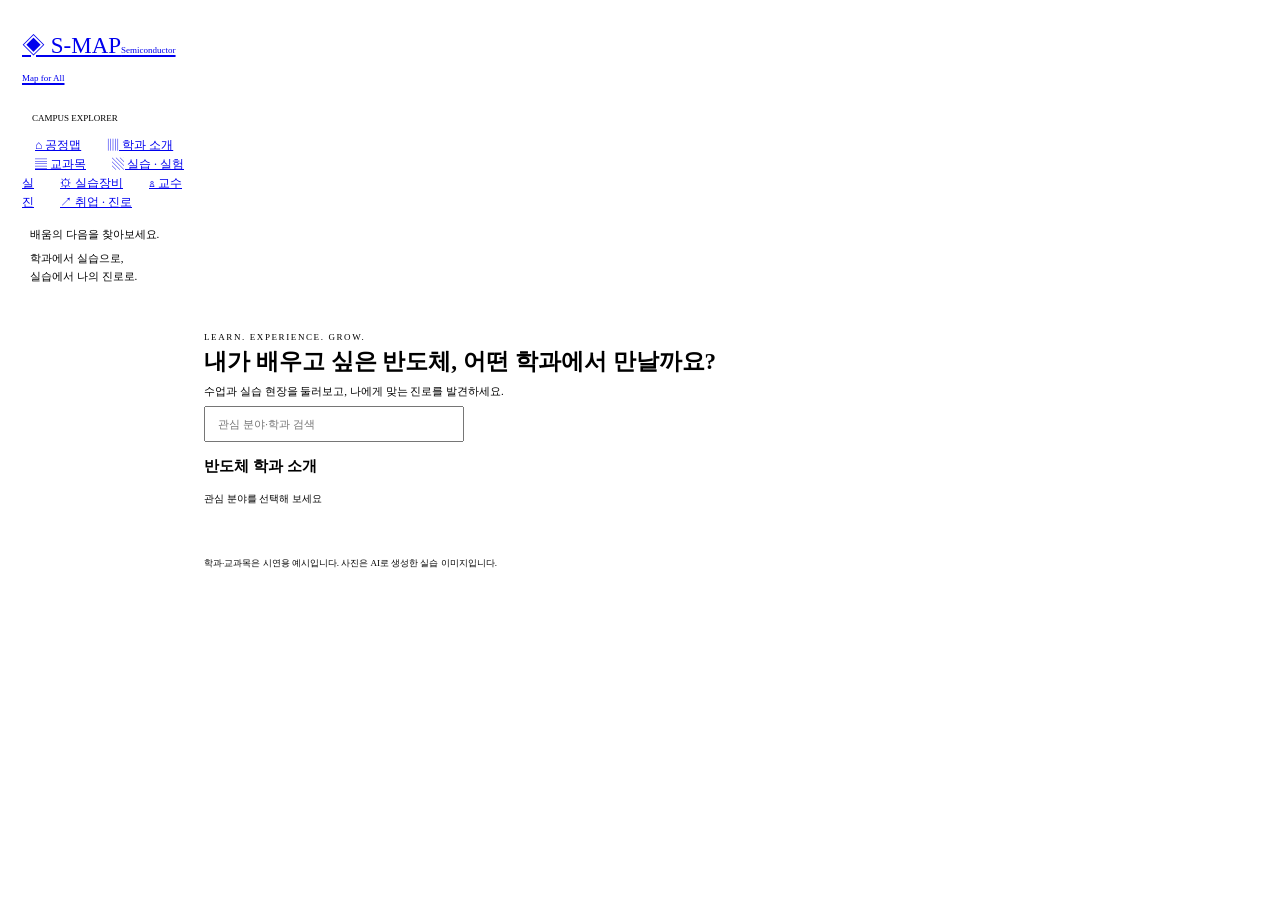
==== campus.html @ 2097c0d5 "한 화면에 맞춤, 공정맵, 학과소개 한 화면에 맞춤, 공정맵, 학과소개" ====
<!doctype html>
<html lang="ko"><head><meta charset="utf-8"><meta name="viewport" content="width=device-width, initial-scale=1"><title>S-MAP | 학과 소개</title><link rel="stylesheet" href="campus.css"><link rel="stylesheet" href="campus-compact.css"></head>
<body><aside class="campus-sidebar"><a class="brand" href="/">◈ S-MAP<small>Semiconductor Map for All</small></a><p class="nav-label">CAMPUS EXPLORER</p><nav><a href="/">⌂ 공정맵</a><a href="campus.html" class="selected">▥ 학과 소개</a><a href="#detail" data-section="1">▤ 교과목</a><a href="#detail" data-section="2">▧ 실습 · 실험실</a><a href="#detail" data-section="3">⚙ 실습장비</a><a href="#detail" data-section="4">♙ 교수진</a><a href="#detail" data-section="5">↗ 취업 · 진로</a></nav><div class="sidebar-bottom">배움의 다음을 찾아보세요.<p>학과에서 실습으로,<br>실습에서 나의 진로로.</p></div></aside><div class="campus-main"><header><div><strong>S-MAP</strong><small>배우고, 경험하고, 진로를 탐색하는 캠퍼스</small></div><a href="/">← 공정맵으로 돌아가기</a></header>
<main class="wrap"><section class="intro"><div><p class="eyebrow">LEARN. EXPERIENCE. GROW.</p><h1>내가 배우고 싶은 반도체,<br><span>어떤 학과에서 만날까요?</span></h1><p>수업과 실습 현장을 둘러보고, 나에게 맞는 진로를 발견하세요.</p></div><input id="departmentSearch" type="search" aria-label="학과 검색" placeholder="관심 분야·학과 검색"></section>
<div class="section-heading"><h2>반도체 학과 소개</h2><span>관심 분야를 선택해 보세요</span></div>
<section class="departments" id="departments" aria-label="학과 목록"></section><section class="detail" id="detail" aria-label="선택한 학과 상세"></section><p class="note">학과·교과목은 시연용 예시입니다. 사진은 AI로 생성한 실습 이미지입니다.</p></main><footer>S-MAP · 학과에서 실습과 진로까지 이어지는 탐색</footer></div><script src="campus-page.js"></script></body></html>
---- campus-compact.css ----
@media(min-width:1101px){
 .campus-sidebar{width:172px;padding:22px 14px}.brand{font-size:23px}.brand small{font-size:9px;margin-top:7px}.nav-label{margin:26px 10px 12px;font-size:9px}.campus-sidebar nav{gap:5px}.campus-sidebar nav a{padding:10px 13px;font-size:12px}.sidebar-bottom{padding:16px 8px 0;font-size:11px}.sidebar-bottom p{margin:8px 0;line-height:1.6}
 .campus-main{margin-left:172px}header{padding:10px 24px}header strong{font-size:20px}header small{font-size:9px;margin-top:3px}header a{font-size:10px}.wrap{padding:17px 24px 9px}
 .intro{padding-bottom:3px;gap:20px}.eyebrow{font-size:9px;margin:0 0 5px;letter-spacing:1.6px}h1{font-size:23px;line-height:1.3;margin:0 0 6px}.intro p:not(.eyebrow){font-size:11px;margin:6px 0;line-height:1.5}.intro input{width:260px;padding:10px 12px;font-size:11px}
 .section-heading{margin:9px 0}.section-heading h2{font-size:15px}.section-heading span{font-size:10px}.departments{gap:9px;margin:9px 0 13px}.department{min-height:85px;padding:11px 8px;border-radius:9px}.department span{width:30px;height:30px;font-size:18px;margin:0 auto 6px}.department b{font-size:12px}.department small{font-size:9px;margin-top:3px}
 .detail{padding:15px 18px;border-radius:12px}.detail h2{font-size:17px}.detail-head p{font-size:10px;margin:4px 0 0}.badge{font-size:9px;padding:5px 9px}.tabs{margin:10px 0;gap:5px;padding-bottom:9px}.tabs button{min-height:32px;padding:7px 12px;font-size:10px;border-radius:6px}
 .subheading{margin:12px 0 8px}.subheading h3{font-size:13px}.subheading button{font-size:10px;padding:3px 5px}.photo-grid{gap:10px 12px}.photo{height:108px;border-radius:7px}.photo-card h3{font-size:11px;margin:6px 0 2px}.photo-card p{font-size:9px;line-height:1.4}.course-row{gap:10px}.course-item{padding:7px 9px;gap:9px}.course-thumb{width:47px;height:37px}.course-item b{font-size:10px}.course-item small{font-size:9px;margin-top:3px}.story-row{gap:10px}.story{height:68px}.story b{font-size:10px;padding:20px 9px 8px}
 .related{margin-top:10px;gap:12px}.related button{padding:6px 10px;font-size:10px}.related a{font-size:10px}.wrap>.note{font-size:9px;margin:8px 0 0;line-height:1.4}footer{padding:8px 24px;font-size:9px}.card{padding:14px}.card h3{font-size:13px}.card p{font-size:11px}
}
@media(min-width:1101px) and (max-height:820px){
 header{padding:7px 20px}header strong{font-size:18px}header small{font-size:8px}.wrap{padding:10px 20px 6px}.intro .eyebrow{display:none}h1{font-size:20px;line-height:1.25;margin-bottom:4px}.intro p:not(.eyebrow){font-size:10px;margin:4px 0}.intro input{padding:8px 10px;font-size:10px}.section-heading{margin:7px 0}.section-heading h2{font-size:14px}.departments{margin:7px 0 10px;gap:8px}.department{min-height:72px;padding:8px}.department span{width:25px;height:25px;font-size:16px;margin-bottom:4px}.department b{font-size:11px}.department small{font-size:8px;margin-top:2px}.detail{padding:11px 14px}.detail h2{font-size:15px}.detail-head p{font-size:9px;margin-top:3px}.tabs{margin:7px 0;padding-bottom:7px}.tabs button{min-height:29px;font-size:9px;padding:6px 10px}.subheading{margin:8px 0 6px}.subheading h3{font-size:12px}.photo-grid{gap:8px 10px}.photo{height:86px}.photo-card h3{font-size:10px;margin:4px 0 2px}.photo-card p{font-size:9px;line-height:1.3}.course-item{padding:5px 7px}.course-thumb{width:40px;height:30px}.course-item b{font-size:10px}.course-item small{font-size:8px;margin-top:2px}.story{height:52px}.story b{font-size:9px;padding:17px 8px 7px}.related{margin-top:7px}.related button{font-size:9px;padding:5px 9px}.wrap>.note{font-size:8px;margin:5px 0 0}footer{padding:6px 20px;font-size:8px}
}
@media(min-width:1101px){.campus-main>header{display:none}.intro h1 br{display:none}.intro h1 span{margin-left:6px}.detail:has([data-go]) .related{display:none}.campus-main>footer{display:none}} @media(min-width:1101px) and (max-height:820px){.photo{height:98px}}
@media(min-width:1101px){.photo-grid .p0{background-position:0% 21%}.photo-grid .p1{background-position:50% 21%}.photo-grid .p2{background-position:100% 21%}.photo-grid .p3{background-position:0% 79%}.photo-grid .p4{background-position:50% 79%}.photo-grid .p5{background-position:100% 79%}}
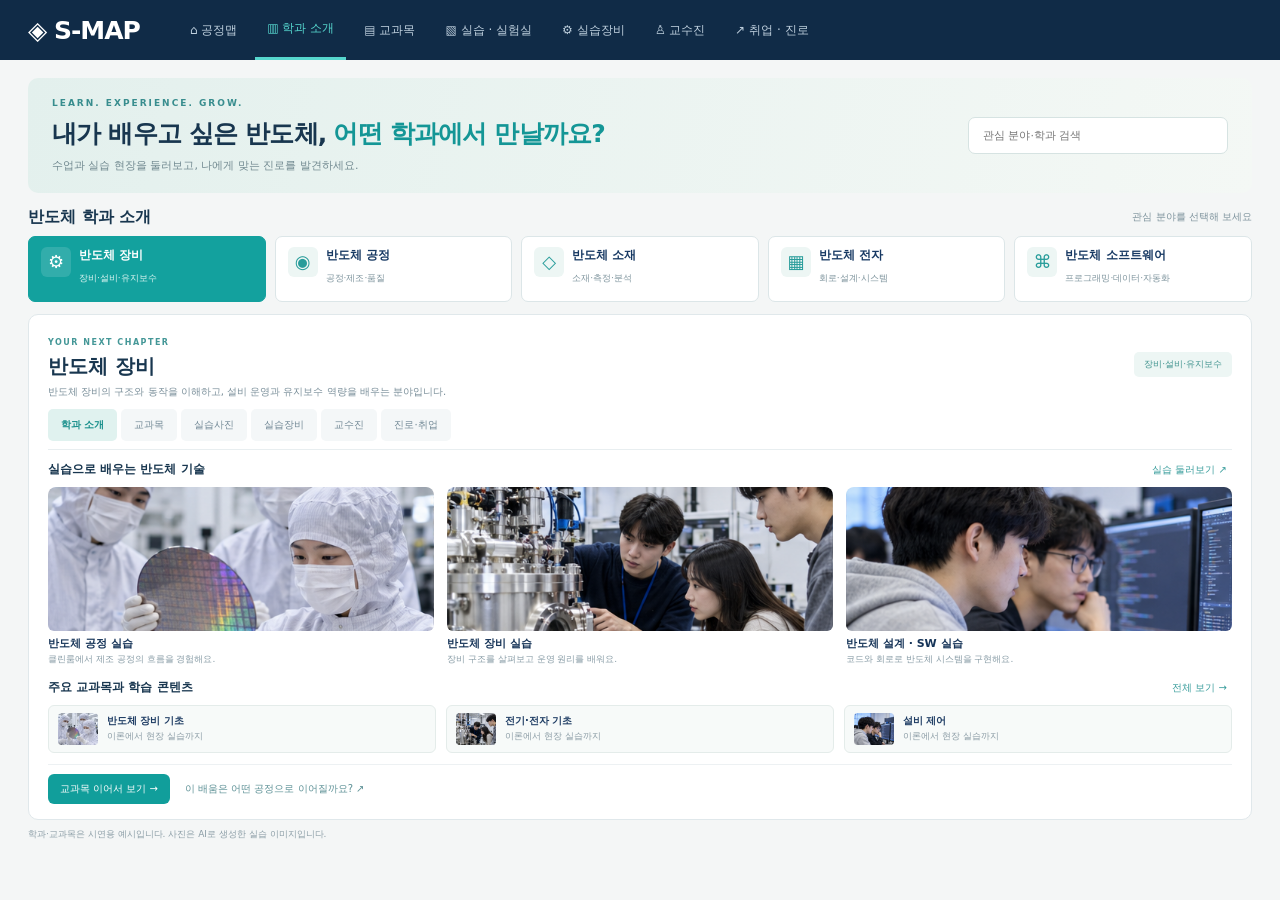
==== commit 45605830: "디자인 검토V1 1" ====
--- a/campus.html
+++ b/campus.html
@@ -1,6 +1,7 @@
 <!doctype html>
-<html lang="ko"><head><meta charset="utf-8"><meta name="viewport" content="width=device-width, initial-scale=1"><title>S-MAP | 학과 소개</title><link rel="stylesheet" href="campus.css"><link rel="stylesheet" href="campus-compact.css"></head>
+<html lang="ko"><head><meta charset="utf-8"><meta name="viewport" content="width=device-width, initial-scale=1"><title>S-MAP | 학과 소개</title><link rel="stylesheet" href="campus.css"><link rel="stylesheet" href="campus-compact.css"><link rel="stylesheet" href="campus-editorial.css"></head>
 <body><aside class="campus-sidebar"><a class="brand" href="/">◈ S-MAP<small>Semiconductor Map for All</small></a><p class="nav-label">CAMPUS EXPLORER</p><nav><a href="/">⌂ 공정맵</a><a href="campus.html" class="selected">▥ 학과 소개</a><a href="#detail" data-section="1">▤ 교과목</a><a href="#detail" data-section="2">▧ 실습 · 실험실</a><a href="#detail" data-section="3">⚙ 실습장비</a><a href="#detail" data-section="4">♙ 교수진</a><a href="#detail" data-section="5">↗ 취업 · 진로</a></nav><div class="sidebar-bottom">배움의 다음을 찾아보세요.<p>학과에서 실습으로,<br>실습에서 나의 진로로.</p></div></aside><div class="campus-main"><header><div><strong>S-MAP</strong><small>배우고, 경험하고, 진로를 탐색하는 캠퍼스</small></div><a href="/">← 공정맵으로 돌아가기</a></header>
 <main class="wrap"><section class="intro"><div><p class="eyebrow">LEARN. EXPERIENCE. GROW.</p><h1>내가 배우고 싶은 반도체,<br><span>어떤 학과에서 만날까요?</span></h1><p>수업과 실습 현장을 둘러보고, 나에게 맞는 진로를 발견하세요.</p></div><input id="departmentSearch" type="search" aria-label="학과 검색" placeholder="관심 분야·학과 검색"></section>
 <div class="section-heading"><h2>반도체 학과 소개</h2><span>관심 분야를 선택해 보세요</span></div>
 <section class="departments" id="departments" aria-label="학과 목록"></section><section class="detail" id="detail" aria-label="선택한 학과 상세"></section><p class="note">학과·교과목은 시연용 예시입니다. 사진은 AI로 생성한 실습 이미지입니다.</p></main><footer>S-MAP · 학과에서 실습과 진로까지 이어지는 탐색</footer></div><script src="campus-page.js"></script></body></html>
+
--- a/campus.css
+++ b/campus.css
@@ -0,0 +1,4 @@
+*{box-sizing:border-box}body{margin:0;background:#f2f6fc;color:#163053;font-family:system-ui,'Malgun Gothic',sans-serif}button,input,a{font:inherit}button,a{touch-action:manipulation}a{color:#1559b8;text-decoration:none}button{cursor:pointer}header{background:#102f60;color:white;padding:24px 5%;display:flex;justify-content:space-between;gap:20px;align-items:center}header a{color:white}header strong{font-size:26px}header small{display:block;color:#b9d1f6;margin-top:6px}.wrap{max-width:1400px;margin:auto;padding:32px}.intro{display:flex;justify-content:space-between;gap:24px;align-items:center}h1{font-size:34px;margin:0 0 12px}p{line-height:1.7}input{padding:14px 18px;border:1px solid #c4d4e9;border-radius:12px;width:320px;max-width:100%}.note{color:#63758c;font-size:14px}.departments{display:grid;grid-template-columns:repeat(5,1fr);gap:14px;margin:24px 0}.department{border:1px solid #ccdbef;border-radius:16px;padding:24px 14px;background:white;text-align:left;min-height:145px;color:#173963}.department span{display:block;font-size:28px;color:#246cda;margin-bottom:12px}.department b{display:block;font-size:18px}.department small{display:block;margin-top:8px}.department[aria-pressed=true]{border:2px solid #216cdd;background:#eaf2ff}.detail{background:white;border:1px solid #d9e4f3;border-radius:20px;padding:28px}.detail h2{font-size:26px;margin-top:0}.tabs{display:flex;flex-wrap:wrap;gap:10px;margin:24px 0}.tabs button{border:1px solid #cad8ec;background:#f7faff;border-radius:10px;padding:14px 20px;min-height:48px;color:#24466f}.tabs button[aria-pressed=true]{background:#1765d1;color:white;border-color:#1765d1}.cards{display:grid;grid-template-columns:repeat(3,1fr);gap:18px}.card{border:1px solid #d8e3f1;border-radius:14px;padding:22px;background:#fbfdff}.card h3{margin-top:0}.card p{margin-bottom:0}.photo-slot{height:155px;border-radius:10px;background:linear-gradient(135deg,#e5eefb,#f4f7fc);display:grid;place-items:center;color:#667c99;margin-bottom:16px}.related{display:flex;gap:12px;flex-wrap:wrap;margin-top:20px}.related button{background:white;border:1px solid #abc7ee;padding:12px;border-radius:10px;color:#185eb8}footer{padding:26px;text-align:center;color:#6c7e95}@media(max-width:1000px){.departments{grid-template-columns:repeat(3,1fr)}.cards{grid-template-columns:repeat(2,1fr)}}@media(max-width:650px){.wrap{padding:20px}.intro{display:block}.intro input{width:100%}.departments,.cards{grid-template-columns:1fr}header{align-items:flex-start}.detail{padding:20px}h1{font-size:27px}}
+
+html{scroll-behavior:smooth}button:focus-visible,a:focus-visible{outline:3px solid #70b1ff;outline-offset:3px}.campus-sidebar{position:fixed;inset:0 auto 0 0;width:200px;background:#102d53;color:white;padding:35px 19px;display:flex;flex-direction:column}.brand{color:white;font-weight:800;font-size:27px;padding:0 8px}.brand small{display:block;font-size:10px;font-weight:400;color:#9db9db;margin-top:10px}.nav-label{font-size:10px;letter-spacing:2px;color:#829bbd;margin:44px 10px 16px}.campus-sidebar nav{display:grid;gap:7px}.campus-sidebar nav a{color:#c1d1e7;padding:14px 15px;border-radius:9px;font-size:14px}.campus-sidebar nav a.selected{background:#2377e9;color:white}.sidebar-bottom{margin-top:auto;padding:24px 10px 0;border-top:1px solid #294568;font-size:12px}.sidebar-bottom p{color:#96acca;line-height:1.8}.campus-main{margin-left:200px}header{background:white;border-bottom:1px solid #e0e7f1;padding:18px 32px}header strong{font-size:22px;color:#193b69}header small{color:#8a9db5;font-size:10px}header a{font-size:11px;color:#526c90}.wrap{max-width:1450px;padding:28px 32px}.intro{gap:25px;padding-bottom:12px}.eyebrow{font-size:10px;font-weight:800;letter-spacing:2px;color:#2679e5;margin:0 0 10px}h1{font-size:28px;letter-spacing:-1px;line-height:1.4;margin:0 0 10px}h1 span{color:#2070d7}.intro p:not(.eyebrow){font-size:12px;color:#738297}input{width:280px;font-size:11px}.section-heading{display:flex;justify-content:space-between;align-items:center;margin:12px 0}.section-heading h2{font-size:18px;margin:0}.section-heading span{font-size:11px;color:#8b9bb0}.departments{gap:10px;margin:15px 0 24px}.department{border:1px solid #e0e8f3;border-radius:12px;padding:18px 10px;text-align:center;min-height:120px;transition:.2s}.department:hover{transform:translateY(-3px);box-shadow:0 8px 20px #1f4f8210}.department span{display:grid;place-items:center;font-size:22px;margin:0 auto 9px;width:43px;height:43px;background:#eaf2ff;border-radius:50%}.department b{font-size:13px}.department small{font-size:10px;color:#778da9}.department[aria-pressed=true]{border:1px solid #3984ec;background:#f1f7ff}.detail{border:1px solid #e3eaf4;border-radius:15px;padding:23px}.detail-head{display:flex;justify-content:space-between;align-items:center;gap:12px}.detail h2{font-size:21px;margin:0}.detail-head p{font-size:11px;color:#8392a6;margin:8px 0 0}.badge{background:#eaf3ff;color:#2472d1;border-radius:20px;padding:7px 12px;font-size:10px}.tabs{gap:6px;margin:18px 0;border-bottom:1px solid #e8eef6;padding-bottom:13px}.tabs button{border:0;background:#f4f7fc;border-radius:7px;padding:11px 14px;min-height:42px;font-size:11px}.card h3{font-size:14px}.card p{font-size:12px;color:#71839b}.photo-grid{display:grid;grid-template-columns:repeat(3,1fr);gap:18px 14px}.photo-card{padding:0;border:0;background:white;text-align:left;color:#163458;overflow:hidden;border-radius:8px}.photo{height:155px;background-image:url('campus-photos.png');background-size:300% 200%;background-repeat:no-repeat;border-radius:8px}.photo-card:hover .photo{filter:brightness(1.07)}.p0{background-position:0% 0%}.p1{background-position:50% 0%}.p2{background-position:100% 0%}.p3{background-position:0% 100%}.p4{background-position:50% 100%}.p5{background-position:100% 100%}.photo-card h3{font-size:13px;margin:10px 0 5px}.photo-card p{font-size:11px;color:#8796aa;line-height:1.6;margin:0}.subheading{display:flex;justify-content:space-between;align-items:center;margin:25px 0 12px}.subheading h3{font-size:15px;margin:0}.subheading button{border:0;background:none;color:#2174de;font-size:11px;padding:8px}.course-row{display:grid;grid-template-columns:repeat(3,1fr);gap:12px}.course-item{display:flex;gap:12px;align-items:center;background:#f7faff;padding:12px;border-radius:9px;text-align:left;border:1px solid #e4edf8;color:#203e65}.course-thumb{width:64px;height:52px;flex-shrink:0;background-image:url('campus-photos.png');background-size:300% 200%;border-radius:6px}.course-item b{display:block;font-size:12px}.course-item small{display:block;color:#8697ad;font-size:10px;margin-top:6px}.story-row{display:grid;grid-template-columns:repeat(3,1fr);gap:12px}.story{height:115px;border-radius:9px;position:relative;background-image:url('campus-photos.png');background-size:300% 200%;overflow:hidden}.story b{position:absolute;inset:auto 0 0;background:linear-gradient(transparent,#0b274ddd);color:white;padding:28px 12px 12px;font-size:12px}.related button,.related a{font-size:12px}.note{font-size:11px;color:#8997ab}footer{font-size:11px}@media(min-width:1500px){.photo{height:195px}}@media(max-width:1000px){.campus-sidebar{width:165px}.campus-main{margin-left:165px}.intro{display:block}.intro input{width:100%;margin-top:12px}.photo-grid{grid-template-columns:repeat(2,1fr)}.course-row{grid-template-columns:1fr}}@media(max-width:650px){.campus-sidebar{position:static;width:100%;padding:16px}.brand small,.nav-label,.sidebar-bottom{display:none}.campus-sidebar nav{display:flex;overflow:auto;margin-top:14px;gap:5px}.campus-sidebar nav a{white-space:nowrap;padding:10px;font-size:12px}.campus-main{margin-left:0}.wrap{padding:22px 16px}.photo-grid{grid-template-columns:1fr}.photo{height:220px}.story-row{grid-template-columns:1fr}.story{height:155px}.badge{display:none}}
+.photo,.course-thumb,.story{background-size:300% auto}.brand{white-space:nowrap}.brand small{white-space:normal}
--- a/campus-editorial.css
+++ b/campus-editorial.css
@@ -0,0 +1,5 @@
+:root{--ink:#18364f;--teal:#129f9e;--muted:#738995}body{background:#f4f6f6;color:var(--ink)}.campus-sidebar{position:static;width:100%;height:60px;padding:0 28px;flex-direction:row;align-items:center;gap:38px;background:#102b47}.brand{padding:0;font-size:25px;letter-spacing:-1px}.brand small,.nav-label,.sidebar-bottom{display:none}.campus-sidebar nav{display:flex;gap:6px;overflow:auto;align-items:center}.campus-sidebar nav a{font-size:12px;color:#bfd0de;padding:20px 12px;border-radius:0;white-space:nowrap}.campus-sidebar nav a.selected{background:transparent;color:#56d6ce;border-bottom:3px solid #56d6ce}.campus-main{margin-left:0}.campus-main>header{display:none}.wrap{max-width:1600px;padding:18px 28px 14px}.intro{padding:18px 24px;background:linear-gradient(105deg,#e3f0ed,#f4f8f5);border-radius:10px;gap:25px;align-items:center}.eyebrow{color:#388d8e;font-size:9px;letter-spacing:2px;margin:0 0 5px}.intro h1{font-size:25px;line-height:1.4;letter-spacing:-.8px;margin:0}.intro h1 br{display:none}.intro h1 span{color:#149696;margin-left:7px}.intro p:not(.eyebrow){font-size:11px;color:#718990;margin:7px 0 0}.intro input{background:white;border-color:#d6e3e2;border-radius:7px;padding:11px 14px;width:260px;flex-shrink:0;font-size:11px}.section-heading{margin:14px 0 8px}.section-heading h2{font-size:16px}.section-heading span{font-size:10px;color:#7d929c}.departments{gap:9px;margin:0 0 12px}.department{display:grid;grid-template-columns:30px 1fr;column-gap:8px;text-align:left;min-height:66px;padding:10px 12px;border-radius:7px;border:1px solid #dce6e8}.department span{grid-row:span 2;width:30px;height:30px;border-radius:6px;margin:0;background:#edf6f4;color:#279c9a;font-size:18px}.department b{font-size:12px;line-height:1.4;white-space:normal;overflow-wrap:anywhere}.department small{font-size:9px;line-height:1.4;color:#7e949d;margin:3px 0 0}.department[aria-pressed=true]{background:#13a19e;border-color:#13a19e;color:white}.department[aria-pressed=true] span{background:#ffffff22;color:white}.department[aria-pressed=true] small{color:#dcf5f1}.department:hover{transform:translateY(-2px);box-shadow:0 4px 10px #153c4510}.detail{border:1px solid #e0e8eb;border-radius:10px;padding:15px 19px;background:#fff}.detail-head{align-items:center;gap:20px}.detail-eyebrow{font-size:8px;color:#449797;letter-spacing:1.5px;font-weight:700}.detail h2{font-size:20px;line-height:1.35;margin:4px 0}.detail-head p{font-size:10px;line-height:1.5;margin:3px 0 0;color:#798e99;max-width:850px}.badge{border-radius:5px;white-space:nowrap;background:#edf6f4;color:#41948f;padding:6px 10px;font-size:9px}.tabs{gap:4px;margin:10px 0;padding-bottom:8px;border-color:#e8eef0;flex-wrap:wrap}.tabs button{min-height:32px;padding:7px 13px;border-radius:5px;background:#f4f7f8;color:#728996;font-size:10px}.tabs button[aria-pressed=true]{background:#e0f2ef;color:#168e8a;font-weight:700}.subheading{margin:9px 0 7px}.subheading h3{font-size:12px}.subheading button{color:#399d9c;font-size:10px;padding:3px 5px}.photo-grid{grid-template-columns:repeat(3,minmax(0,1fr));gap:10px 13px}.photo{height:clamp(80px,11vh,135px);background-size:300% auto;border-radius:6px}.photo-grid .p0,.photo-grid .p1,.photo-grid .p2{background-position-y:0!important}.photo-grid .p3,.photo-grid .p4,.photo-grid .p5{background-position-y:100%!important}.photo-card{min-width:0}.photo-card h3{font-size:11px;line-height:1.4;margin:5px 0 2px}.photo-card p{font-size:9px;line-height:1.4;color:#879ba5;margin:0}.course-row{gap:10px;grid-template-columns:repeat(3,minmax(0,1fr))}.course-item{padding:7px 9px;background:#f7faf9;border-color:#e4ecea;gap:9px;border-radius:6px;min-width:0}.course-thumb{width:40px;height:32px;background-size:300% auto;border-radius:4px}.course-item b{font-size:10px;white-space:normal;line-height:1.4}.course-item small{font-size:9px;margin-top:2px;color:#8b9ca5}.story-row,.subheading:has(+.story-row){display:none}.related{display:flex!important;margin-top:11px;padding-top:9px;border-top:1px solid #edf1f3;align-items:center;gap:15px}.related button{background:#119e9b;border:0;color:white;padding:8px 12px;font-size:10px;border-radius:6px}.related a{font-size:10px;color:#5c9095}.wrap>.note{font-size:9px;line-height:1.4;margin:8px 0 0;color:#8b9da6}.campus-main>footer{display:none}.cards{grid-template-columns:repeat(3,minmax(0,1fr));gap:12px;padding:12px 0}.card{padding:20px;border-color:#e0e9e9;background:#f9fbfb;border-radius:8px;min-width:0}.card h3{font-size:16px;line-height:1.45;overflow-wrap:anywhere;margin:9px 0}.card p{font-size:12px;line-height:1.7;color:#7e929b}.item-number{font-size:11px;color:#55a29f;font-weight:700}.course-open{margin-top:15px;padding:8px 0;border:0;background:transparent;color:#169b97;font-size:11px}.course-dialog{width:min(600px,90vw);border:1px solid #d9e7e6;border-radius:12px;padding:30px;color:#204455;box-shadow:0 20px 80px #17384735}.course-dialog::backdrop,dialog::backdrop{background:#153b4b55}.course-dialog h2{margin:15px 0;font-size:23px}.course-dialog h3{font-size:13px;margin:20px 0 7px;color:#159c98}.course-dialog p{font-size:12px;color:#6e8790}.course-dialog small{font-size:10px;color:#8c9fa5}.dialog-close{float:right;border:0;border-radius:5px;background:#edf5f3;color:#43777b;padding:7px 10px;font-size:11px}button:focus-visible,a:focus-visible,input:focus-visible{outline:3px solid #68c9c4;outline-offset:3px}button,a{touch-action:manipulation}
+@media(min-width:1101px) and (max-height:820px){.campus-sidebar{height:52px}.campus-sidebar nav a{padding:16px 12px}.wrap{padding:12px 22px 10px}.intro{padding:12px 20px}.intro h1{font-size:21px}.intro .eyebrow{display:block}.intro p:not(.eyebrow){font-size:10px}.department{min-height:58px;padding:8px 10px}.detail{padding:11px 16px}.detail h2{font-size:18px}.photo{height:80px}.detail-head p{font-size:9px}.section-heading{margin:10px 0 7px}.related{margin-top:8px;padding-top:7px}.tabs{margin:8px 0}.course-item{padding:5px 8px}}
+@media(max-width:1100px){.campus-sidebar{gap:20px;padding:0 16px}.campus-sidebar nav a{padding:20px 9px;font-size:11px}.wrap{padding:16px}.intro{display:flex}.intro h1{font-size:22px}.intro h1 br{display:block}.intro h1 span{margin-left:0}.intro input{width:230px;margin:0}.departments{grid-template-columns:repeat(3,minmax(0,1fr))}.photo-grid{grid-template-columns:repeat(3,minmax(0,1fr))}.course-row{grid-template-columns:repeat(3,minmax(0,1fr))}.photo{height:110px}}
+@media(max-width:650px){.campus-sidebar{height:auto;display:block;padding:13px 16px}.campus-sidebar nav{margin-top:8px}.campus-sidebar nav a{padding:10px 8px}.intro{display:block}.intro h1{font-size:21px}.intro input{width:100%;margin-top:14px}.departments{grid-template-columns:repeat(2,minmax(0,1fr))}.photo-grid{grid-template-columns:repeat(2,minmax(0,1fr))}.photo{height:110px}.detail-head{display:block}.badge{display:none}.detail-head p{font-size:11px}.course-row,.cards{grid-template-columns:1fr}.tabs button{font-size:11px;min-height:38px}.photo-card h3{font-size:12px}.photo-card p{font-size:10px}.related a{line-height:1.5}.intro p:not(.eyebrow){font-size:11px}}
+.detail[data-view="0"] .photo-card:nth-child(n+4){display:none}.detail[data-view="0"] .photo{height:clamp(110px,16vh,185px)}.detail[data-view="2"] .photo{height:clamp(100px,14vh,180px)}.detail[data-view="0"] .photo-grid{margin-bottom:12px}.photo-grid .p0{background-position-y:12%!important}.photo-grid .p1,.photo-grid .p2{background-position-y:12%!important}.photo-grid .p3,.photo-grid .p4,.photo-grid .p5{background-position-y:88%!important}@media(min-width:1101px) and (max-height:820px){.detail[data-view="0"] .photo{height:120px}.intro{padding:10px 18px}.section-heading{margin-top:8px}.detail-head p{font-size:10px}.course-item b{font-size:11px}.related button,.related a{font-size:11px}.photo-card h3{font-size:12px}.photo-card p{font-size:10px}}@media(max-width:650px){.detail[data-view="0"] .photo-card:nth-child(3){display:none}.detail[data-view="0"] .photo{height:140px}}
